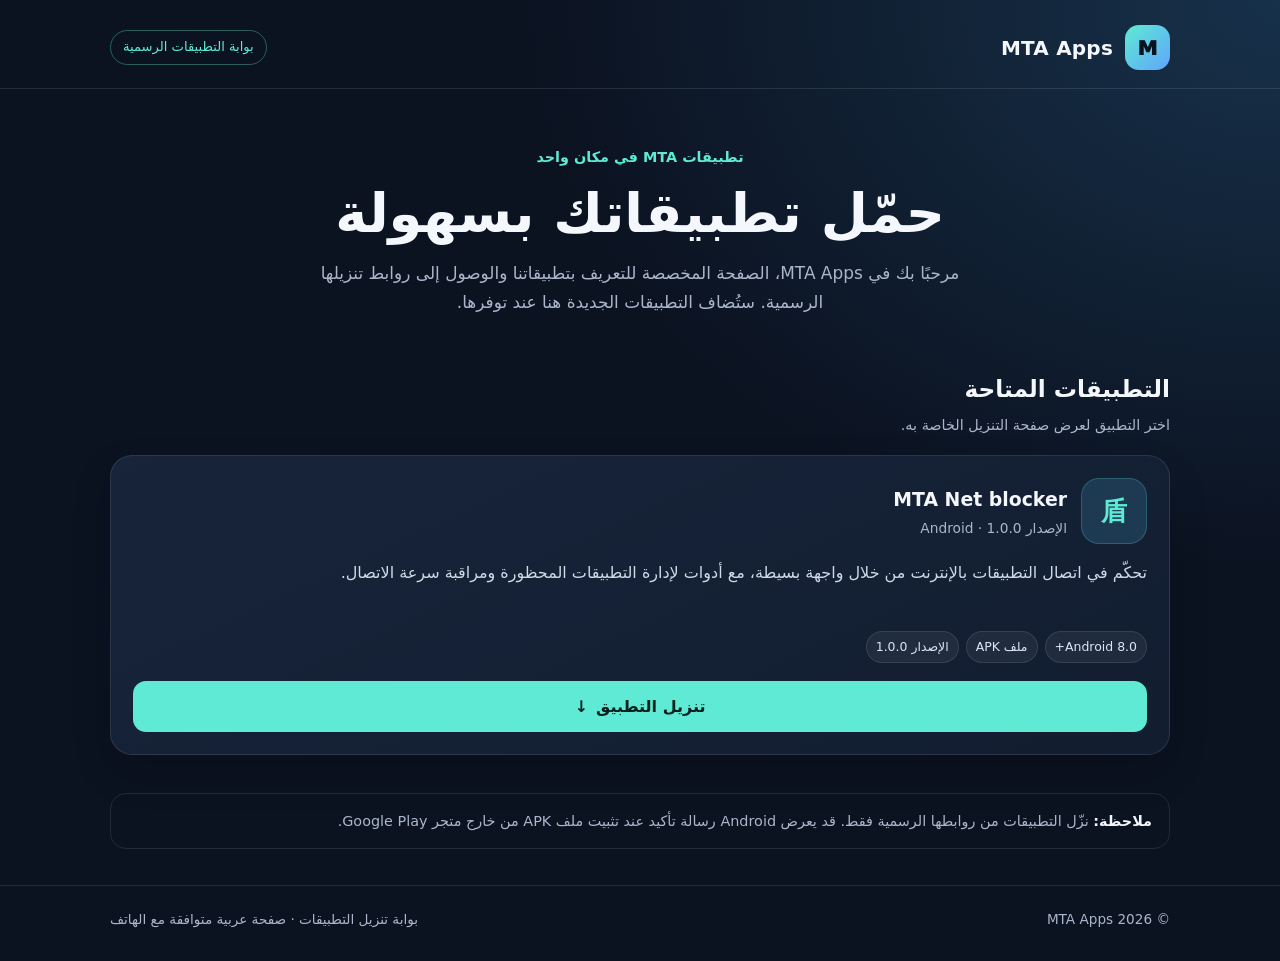
==== index.html @ 01cfc72a "Add files via upload" ====
<!doctype html>
<html lang="ar" dir="rtl">
<head>
  <meta charset="utf-8">
  <meta name="viewport" content="width=device-width, initial-scale=1">
  <meta name="theme-color" content="#101827">
  <meta name="description" content="MTA Apps — الصفحة الرسمية لتحميل تطبيقات MTA.">
  <title>MTA Apps | تطبيقات MTA الرسمية</title>
  <style>
    :root{color-scheme:dark;--bg:#0b1220;--panel:#121d30;--panel2:#17243a;--text:#f4f7fb;--muted:#aab7cb;--accent:#5eead4;--line:rgba(255,255,255,.1)}
    *{box-sizing:border-box}
    body{margin:0;background:radial-gradient(ellipse at top right,#17314a 0,transparent 42%),var(--bg);color:var(--text);font-family:system-ui,-apple-system,"Segoe UI",Tahoma,Arial,sans-serif;line-height:1.7}
    a{color:inherit}
    .wrap{width:min(1060px,calc(100% - 32px));margin:auto}
    header{padding:25px 0 18px;border-bottom:1px solid var(--line)}
    .top{display:flex;align-items:center;justify-content:space-between;gap:16px}
    .brand{display:flex;align-items:center;gap:12px;font-weight:850;font-size:1.25rem;letter-spacing:.2px}
    .logo{width:45px;height:45px;border-radius:14px;background:linear-gradient(135deg,#5eead4,#60a5fa);display:grid;place-items:center;color:#07131e;font-weight:950;font-size:1.25rem}
    .pill{border:1px solid rgba(94,234,212,.35);color:var(--accent);padding:5px 12px;border-radius:999px;font-size:.82rem;white-space:nowrap}
    .hero{padding:56px 0 35px;text-align:center}
    .eyebrow{color:var(--accent);font-weight:750;font-size:.9rem}
    h1{font-size:clamp(2rem,6vw,3.4rem);line-height:1.2;margin:12px 0}
    .hero p{max-width:650px;margin:0 auto;color:var(--muted);font-size:1.06rem}
    .section-head{display:flex;justify-content:space-between;align-items:end;gap:16px;margin:18px 0}
    h2{margin:0;font-size:1.45rem}
    .section-head p{margin:4px 0 0;color:var(--muted);font-size:.9rem}
    .grid{display:grid;grid-template-columns:repeat(auto-fit,minmax(min(100%,290px),1fr));gap:18px;margin-bottom:38px}
    .card{background:linear-gradient(155deg,var(--panel2),var(--panel));border:1px solid var(--line);border-radius:22px;padding:22px;box-shadow:0 18px 40px rgba(0,0,0,.14)}
    .app-head{display:flex;align-items:center;gap:14px;margin-bottom:15px}
    .app-icon{width:66px;height:66px;border-radius:18px;display:grid;place-items:center;background:#1e3a52;color:var(--accent);font-size:1.6rem;font-weight:900;border:1px solid rgba(94,234,212,.22);flex-shrink:0}
    .app-title{font-size:1.18rem;font-weight:850;margin:0}
    .meta{color:var(--muted);font-size:.86rem;margin-top:2px}
    .desc{color:#d0d9e7;margin:12px 0 18px;min-height:54px}
    .tags{display:flex;flex-wrap:wrap;gap:7px;margin-bottom:18px}
    .tag{font-size:.78rem;padding:4px 9px;background:rgba(255,255,255,.06);border:1px solid var(--line);border-radius:999px;color:#dbe6f5}
    .btn{display:flex;align-items:center;justify-content:center;gap:8px;width:100%;padding:12px 16px;border-radius:13px;text-decoration:none;background:var(--accent);color:#06201f;font-weight:850;transition:transform .15s,filter .15s}
    .btn:hover{transform:translateY(-1px);filter:brightness(1.05)}
    .note{border:1px solid var(--line);border-radius:16px;padding:15px 17px;color:var(--muted);font-size:.9rem;margin-bottom:36px}
    .note strong{color:var(--text)}
    footer{border-top:1px solid var(--line);padding:22px 0 30px;color:var(--muted);font-size:.85rem}
    .foot{display:flex;justify-content:space-between;gap:12px;flex-wrap:wrap}
    @media(max-width:520px){.hero{padding-top:42px}.top{align-items:flex-start}.pill{font-size:.75rem}.section-head{align-items:flex-start;flex-direction:column}.desc{min-height:0}}
  </style>
</head>
<body>
  <header>
    <div class="wrap top">
      <div class="brand"><div class="logo" aria-hidden="true">M</div><span>MTA Apps</span></div>
      <span class="pill">بوابة التطبيقات الرسمية</span>
    </div>
  </header>

  <main class="wrap">
    <section class="hero">
      <div class="eyebrow">تطبيقات MTA في مكان واحد</div>
      <h1>حمّل تطبيقاتك بسهولة</h1>
      <p>مرحبًا بك في MTA Apps، الصفحة المخصصة للتعريف بتطبيقاتنا والوصول إلى روابط تنزيلها الرسمية. ستُضاف التطبيقات الجديدة هنا عند توفرها.</p>
    </section>

    <section aria-labelledby="apps-heading">
      <div class="section-head">
        <div>
          <h2 id="apps-heading">التطبيقات المتاحة</h2>
          <p>اختر التطبيق لعرض صفحة التنزيل الخاصة به.</p>
        </div>
      </div>

      <div class="grid">
        <article class="card">
          <div class="app-head">
            <div class="app-icon" aria-hidden="true">盾</div>
            <div>
              <h3 class="app-title">MTA Net blocker</h3>
              <div class="meta">الإصدار 1.0.0 · Android</div>
            </div>
          </div>
          <p class="desc">تحكّم في اتصال التطبيقات بالإنترنت من خلال واجهة بسيطة، مع أدوات لإدارة التطبيقات المحظورة ومراقبة سرعة الاتصال.</p>
          <div class="tags">
            <span class="tag">Android 8.0+</span>
            <span class="tag">ملف APK</span>
            <span class="tag">الإصدار 1.0.0</span>
          </div>
          <a class="btn" href="https://github.com/7399795590/MTA-NetBlocker/releases/download/v1.0.0/MTA-Net-blocker-release.apk" target="_blank" rel="noopener noreferrer" aria-label="تنزيل MTA Net blocker لنظام Android">تنزيل التطبيق <span aria-hidden="true">↓</span></a>
        </article>
      </div>
    </section>

    <aside class="note">
      <strong>ملاحظة:</strong> نزّل التطبيقات من روابطها الرسمية فقط. قد يعرض Android رسالة تأكيد عند تثبيت ملف APK من خارج متجر Google Play.
    </aside>
  </main>

  <footer>
    <div class="wrap foot">
      <span>© <span id="year">2026</span> MTA Apps</span>
      <span>بوابة تنزيل التطبيقات · صفحة عربية متوافقة مع الهاتف</span>
    </div>
  </footer>
</body>
</html>
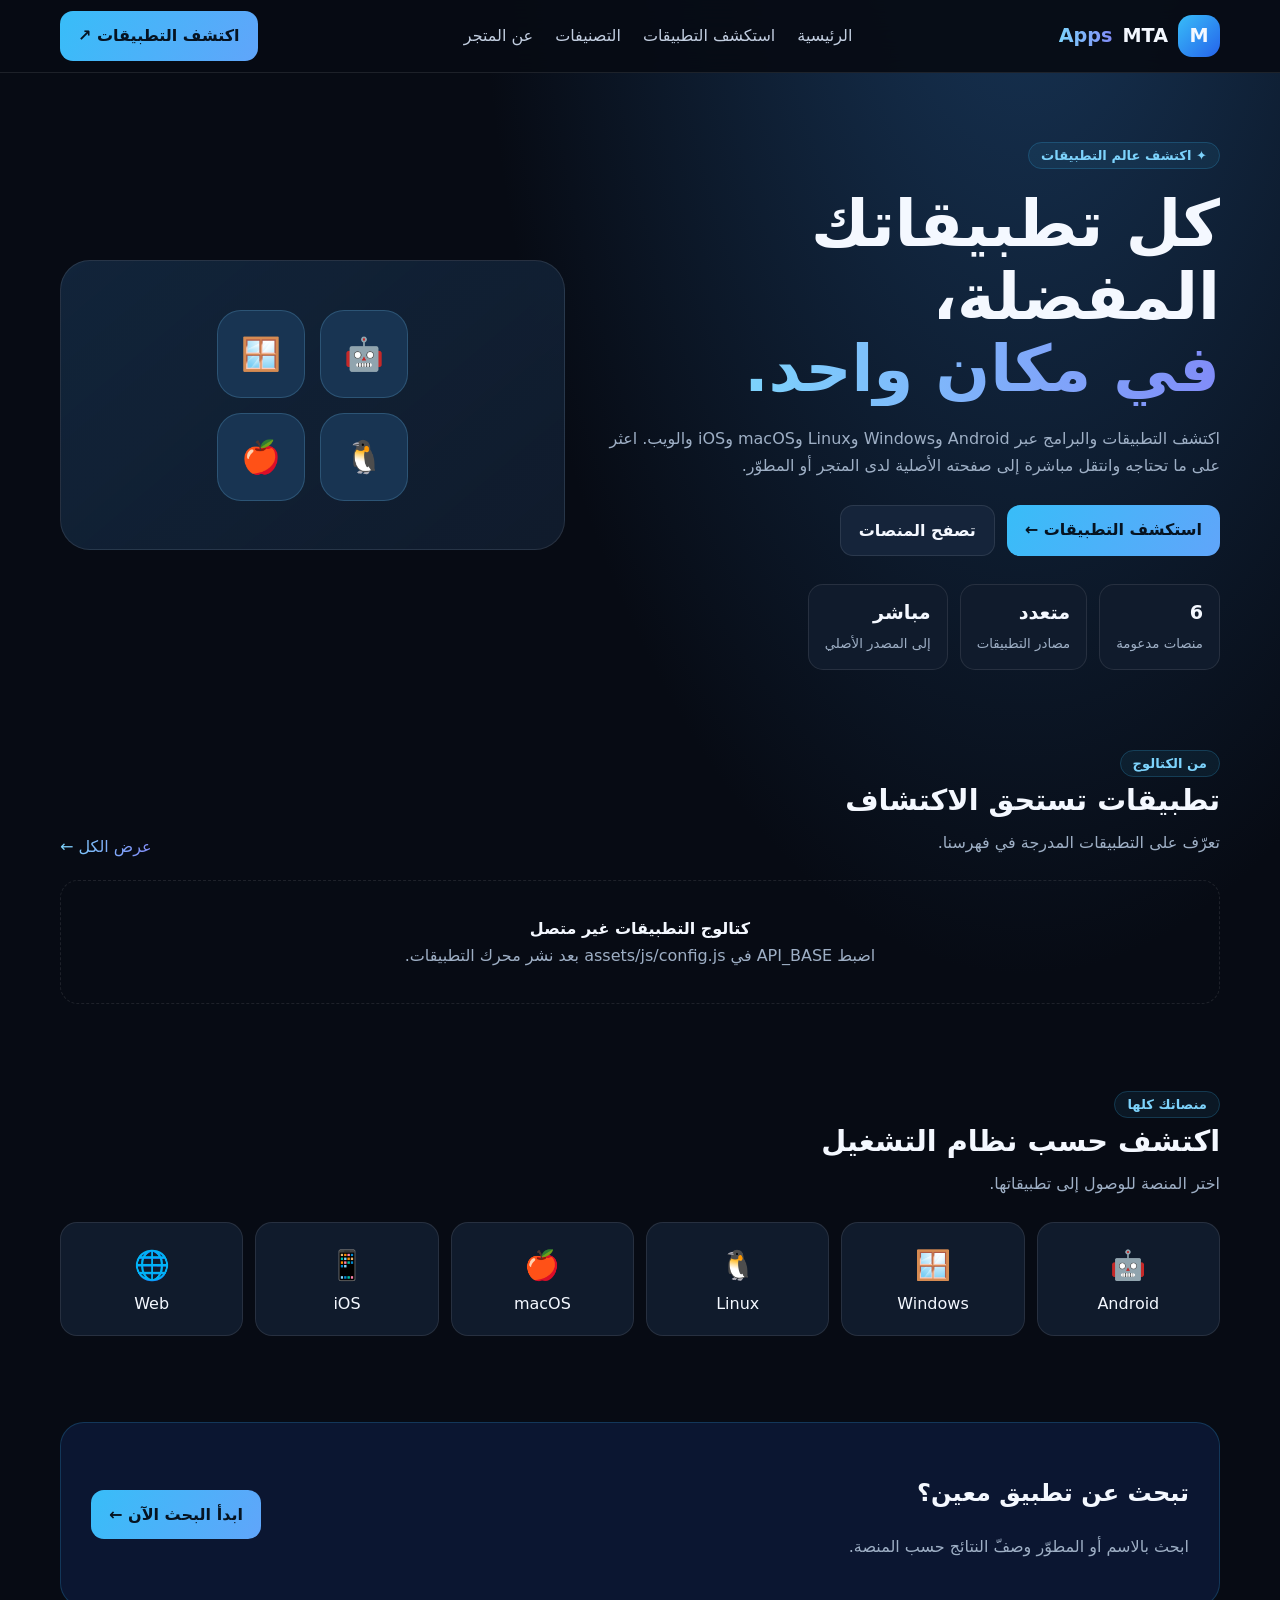
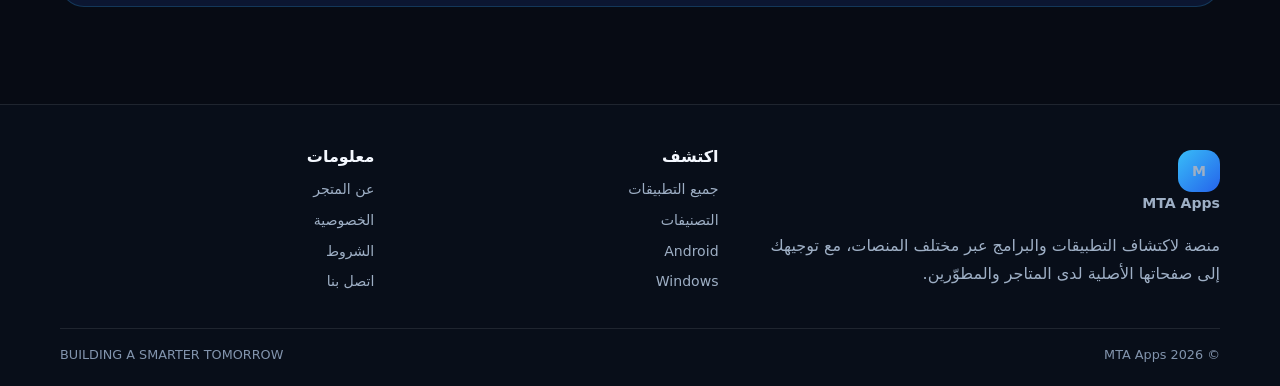
==== commit 3e519769: "Redesign MTA Apps homepage as a professional multi-platform store" ====
--- a/index.html
+++ b/index.html
@@ -1,100 +1 @@
-<!doctype html>
-<html lang="ar" dir="rtl">
-<head>
-  <meta charset="utf-8">
-  <meta name="viewport" content="width=device-width, initial-scale=1">
-  <meta name="theme-color" content="#101827">
-  <meta name="description" content="MTA Apps — الصفحة الرسمية لتحميل تطبيقات MTA.">
-  <title>MTA Apps | تطبيقات MTA الرسمية</title>
-  <style>
-    :root{color-scheme:dark;--bg:#0b1220;--panel:#121d30;--panel2:#17243a;--text:#f4f7fb;--muted:#aab7cb;--accent:#5eead4;--line:rgba(255,255,255,.1)}
-    *{box-sizing:border-box}
-    body{margin:0;background:radial-gradient(ellipse at top right,#17314a 0,transparent 42%),var(--bg);color:var(--text);font-family:system-ui,-apple-system,"Segoe UI",Tahoma,Arial,sans-serif;line-height:1.7}
-    a{color:inherit}
-    .wrap{width:min(1060px,calc(100% - 32px));margin:auto}
-    header{padding:25px 0 18px;border-bottom:1px solid var(--line)}
-    .top{display:flex;align-items:center;justify-content:space-between;gap:16px}
-    .brand{display:flex;align-items:center;gap:12px;font-weight:850;font-size:1.25rem;letter-spacing:.2px}
-    .logo{width:45px;height:45px;border-radius:14px;background:linear-gradient(135deg,#5eead4,#60a5fa);display:grid;place-items:center;color:#07131e;font-weight:950;font-size:1.25rem}
-    .pill{border:1px solid rgba(94,234,212,.35);color:var(--accent);padding:5px 12px;border-radius:999px;font-size:.82rem;white-space:nowrap}
-    .hero{padding:56px 0 35px;text-align:center}
-    .eyebrow{color:var(--accent);font-weight:750;font-size:.9rem}
-    h1{font-size:clamp(2rem,6vw,3.4rem);line-height:1.2;margin:12px 0}
-    .hero p{max-width:650px;margin:0 auto;color:var(--muted);font-size:1.06rem}
-    .section-head{display:flex;justify-content:space-between;align-items:end;gap:16px;margin:18px 0}
-    h2{margin:0;font-size:1.45rem}
-    .section-head p{margin:4px 0 0;color:var(--muted);font-size:.9rem}
-    .grid{display:grid;grid-template-columns:repeat(auto-fit,minmax(min(100%,290px),1fr));gap:18px;margin-bottom:38px}
-    .card{background:linear-gradient(155deg,var(--panel2),var(--panel));border:1px solid var(--line);border-radius:22px;padding:22px;box-shadow:0 18px 40px rgba(0,0,0,.14)}
-    .app-head{display:flex;align-items:center;gap:14px;margin-bottom:15px}
-    .app-icon{width:66px;height:66px;border-radius:18px;display:grid;place-items:center;background:#1e3a52;color:var(--accent);font-size:1.6rem;font-weight:900;border:1px solid rgba(94,234,212,.22);flex-shrink:0}
-    .app-title{font-size:1.18rem;font-weight:850;margin:0}
-    .meta{color:var(--muted);font-size:.86rem;margin-top:2px}
-    .desc{color:#d0d9e7;margin:12px 0 18px;min-height:54px}
-    .tags{display:flex;flex-wrap:wrap;gap:7px;margin-bottom:18px}
-    .tag{font-size:.78rem;padding:4px 9px;background:rgba(255,255,255,.06);border:1px solid var(--line);border-radius:999px;color:#dbe6f5}
-    .btn{display:flex;align-items:center;justify-content:center;gap:8px;width:100%;padding:12px 16px;border-radius:13px;text-decoration:none;background:var(--accent);color:#06201f;font-weight:850;transition:transform .15s,filter .15s}
-    .btn:hover{transform:translateY(-1px);filter:brightness(1.05)}
-    .note{border:1px solid var(--line);border-radius:16px;padding:15px 17px;color:var(--muted);font-size:.9rem;margin-bottom:36px}
-    .note strong{color:var(--text)}
-    footer{border-top:1px solid var(--line);padding:22px 0 30px;color:var(--muted);font-size:.85rem}
-    .foot{display:flex;justify-content:space-between;gap:12px;flex-wrap:wrap}
-    @media(max-width:520px){.hero{padding-top:42px}.top{align-items:flex-start}.pill{font-size:.75rem}.section-head{align-items:flex-start;flex-direction:column}.desc{min-height:0}}
-  </style>
-</head>
-<body>
-  <header>
-    <div class="wrap top">
-      <div class="brand"><div class="logo" aria-hidden="true">M</div><span>MTA Apps</span></div>
-      <span class="pill">بوابة التطبيقات الرسمية</span>
-    </div>
-  </header>
-
-  <main class="wrap">
-    <section class="hero">
-      <div class="eyebrow">تطبيقات MTA في مكان واحد</div>
-      <h1>حمّل تطبيقاتك بسهولة</h1>
-      <p>مرحبًا بك في MTA Apps، الصفحة المخصصة للتعريف بتطبيقاتنا والوصول إلى روابط تنزيلها الرسمية. ستُضاف التطبيقات الجديدة هنا عند توفرها.</p>
-    </section>
-
-    <section aria-labelledby="apps-heading">
-      <div class="section-head">
-        <div>
-          <h2 id="apps-heading">التطبيقات المتاحة</h2>
-          <p>اختر التطبيق لعرض صفحة التنزيل الخاصة به.</p>
-        </div>
-      </div>
-
-      <div class="grid">
-        <article class="card">
-          <div class="app-head">
-            <div class="app-icon" aria-hidden="true">盾</div>
-            <div>
-              <h3 class="app-title">MTA Net blocker</h3>
-              <div class="meta">الإصدار 1.0.0 · Android</div>
-            </div>
-          </div>
-          <p class="desc">تحكّم في اتصال التطبيقات بالإنترنت من خلال واجهة بسيطة، مع أدوات لإدارة التطبيقات المحظورة ومراقبة سرعة الاتصال.</p>
-          <div class="tags">
-            <span class="tag">Android 8.0+</span>
-            <span class="tag">ملف APK</span>
-            <span class="tag">الإصدار 1.0.0</span>
-          </div>
-          <a class="btn" href="https://github.com/7399795590/MTA-NetBlocker/releases/download/v1.0.0/MTA-Net-blocker-release.apk" target="_blank" rel="noopener noreferrer" aria-label="تنزيل MTA Net blocker لنظام Android">تنزيل التطبيق <span aria-hidden="true">↓</span></a>
-        </article>
-      </div>
-    </section>
-
-    <aside class="note">
-      <strong>ملاحظة:</strong> نزّل التطبيقات من روابطها الرسمية فقط. قد يعرض Android رسالة تأكيد عند تثبيت ملف APK من خارج متجر Google Play.
-    </aside>
-  </main>
-
-  <footer>
-    <div class="wrap foot">
-      <span>© <span id="year">2026</span> MTA Apps</span>
-      <span>بوابة تنزيل التطبيقات · صفحة عربية متوافقة مع الهاتف</span>
-    </div>
-  </footer>
-</body>
-</html>
+<!doctype html><html lang="ar" dir="rtl"><head><meta charset="utf-8"><meta name="viewport" content="width=device-width,initial-scale=1"><meta name="theme-color" content="#070b14"><meta name="description" content="MTA Apps — اكتشف التطبيقات والبرامج عبر جميع المنصات وانتقل إلى مصادرها الرسمية."><title>الرئيسية | MTA Apps</title><link rel="preconnect" href="https://fonts.googleapis.com"><link href="https://fonts.googleapis.com/css2?family=Plus+Jakarta+Sans:wght@400;500;600;700;800&display=swap" rel="stylesheet"><link rel="stylesheet" href="assets/css/style.css"></head><body><header class="header"><div class="wrap nav"><a class="brand" href="index.html"><span class="mark">M</span>MTA <span class="grad">Apps</span></a><nav class="links"><a href="index.html">الرئيسية</a><a href="explore.html">استكشف التطبيقات</a><a href="categories.html">التصنيفات</a><a href="about.html">عن المتجر</a></nav><a class="btn" href="explore.html">اكتشف التطبيقات ↗</a><button class="menu" aria-label="القائمة">☰</button></div></header><main><section class="hero"><div class="wrap heroGrid"><div><span class="eyebrow">✦ اكتشف عالم التطبيقات</span><h1>كل تطبيقاتك المفضلة،<br><span class="grad">في مكان واحد.</span></h1><p class="muted">اكتشف التطبيقات والبرامج عبر Android وWindows وLinux وmacOS وiOS والويب. اعثر على ما تحتاجه وانتقل مباشرة إلى صفحته الأصلية لدى المتجر أو المطوّر.</p><div class="actions"><a class="btn" href="explore.html">استكشف التطبيقات ←</a><a class="btn alt" href="categories.html">تصفح المنصات</a></div><div class="stats"><div class="stat"><b>6</b><small>منصات مدعومة</small></div><div class="stat"><b>متعدد</b><small>مصادر التطبيقات</small></div><div class="stat"><b>مباشر</b><small>إلى المصدر الأصلي</small></div></div></div><div class="heroArt"><div class="tiles"><span>🤖</span><span>🪟</span><span>🐧</span><span>🍎</span></div></div></div></section><section class="section"><div class="wrap"><div class="head"><div><span class="eyebrow">من الكتالوج</span><h2>تطبيقات تستحق الاكتشاف</h2><p>تعرّف على التطبيقات المدرجة في فهرسنا.</p></div><a class="grad" href="explore.html">عرض الكل ←</a></div><div class="grid" id="homeApps"><div class="empty">جارٍ تحميل التطبيقات…</div></div></div></section><section class="section"><div class="wrap"><div class="head"><div><span class="eyebrow">منصاتك كلها</span><h2>اكتشف حسب نظام التشغيل</h2><p>اختر المنصة للوصول إلى تطبيقاتها.</p></div></div><div class="platforms"><a class="platform" href="explore.html?platform=android"><i>🤖</i>Android</a><a class="platform" href="explore.html?platform=windows"><i>🪟</i>Windows</a><a class="platform" href="explore.html?platform=linux"><i>🐧</i>Linux</a><a class="platform" href="explore.html?platform=macos"><i>🍎</i>macOS</a><a class="platform" href="explore.html?platform=ios"><i>📱</i>iOS</a><a class="platform" href="explore.html?platform=web"><i>🌐</i>Web</a></div></div></section><section class="section"><div class="wrap promo"><div><h2>تبحث عن تطبيق معين؟</h2><p class="muted">ابحث بالاسم أو المطوّر وصفّ النتائج حسب المنصة.</p></div><a class="btn" href="explore.html">ابدأ البحث الآن ←</a></div></section></main><footer class="footer"><div class="wrap"><div class="footGrid"><div><a class="brand" href="index.html"><span class="mark">M</span>MTA Apps</a><p class="muted">منصة لاكتشاف التطبيقات والبرامج عبر مختلف المنصات، مع توجيهك إلى صفحاتها الأصلية لدى المتاجر والمطوّرين.</p></div><div><b>اكتشف</b><a href="explore.html">جميع التطبيقات</a><a href="categories.html">التصنيفات</a><a href="explore.html?platform=android">Android</a><a href="explore.html?platform=windows">Windows</a></div><div><b>معلومات</b><a href="about.html">عن المتجر</a><a href="privacy.html">الخصوصية</a><a href="terms.html">الشروط</a><a href="contact.html">اتصل بنا</a></div></div><div class="copyright"><span>© <span id="year">2026</span> MTA Apps</span><span>BUILDING A SMARTER TOMORROW</span></div></div></footer><script src="assets/js/config.js"></script><script src="assets/js/app.js"></script></body></html>
--- a/assets/css/style.css
+++ b/assets/css/style.css
@@ -0,0 +1 @@
+:root{color-scheme:dark;--bg:#070b14;--panel:#101b2c;--panel2:#15243a;--line:#ffffff18;--text:#f4f8ff;--muted:#9eafc5;--blue:#38bdf8}*{box-sizing:border-box}body{margin:0;background:radial-gradient(ellipse at 80% -10%,#18375a,transparent 38%),var(--bg);color:var(--text);font:16px/1.7 system-ui,Tahoma,sans-serif}a{color:inherit;text-decoration:none}.wrap{width:min(1160px,calc(100% - 32px));margin:auto}.header{position:sticky;top:0;z-index:5;background:#070b14ed;backdrop-filter:blur(16px);border-bottom:1px solid var(--line)}.nav{height:72px;display:flex;align-items:center;gap:24px}.brand{font-size:1.2rem;font-weight:900;display:flex;align-items:center;gap:10px}.mark{width:42px;height:42px;border-radius:14px;display:grid;place-items:center;background:linear-gradient(135deg,#38bdf8,#2563eb)}.links{display:flex;gap:22px;margin:auto;color:#c2cee0}.links a:hover{color:var(--blue)}.btn{display:inline-flex;justify-content:center;padding:11px 18px;border-radius:13px;background:linear-gradient(120deg,#38bdf8,#60a5fa);color:#061321;font-weight:850}.menu{display:none}.hero{padding:68px 0 45px}.heroGrid{display:grid;grid-template-columns:1.1fr .9fr;gap:38px;align-items:center}.eyebrow{color:#7dd3fc;background:#38bdf812;border:1px solid #38bdf833;border-radius:99px;padding:5px 12px;font-size:.82rem;font-weight:800}.hero h1{font-size:clamp(2.5rem,5vw,4.4rem);line-height:1.13;margin:20px 0}.grad{background:linear-gradient(90deg,#7dd3fc,#818cf8);color:transparent;background-clip:text}.muted{color:var(--muted)}.heroArt{min-height:290px;border:1px solid var(--line);border-radius:30px;background:linear-gradient(140deg,#1b3b5c88,#101b2c);display:grid;place-items:center}.tiles{display:grid;grid-template-columns:repeat(2,88px);gap:15px}.tiles span{height:88px;border-radius:24px;background:#183452;border:1px solid #7dd3fc33;display:grid;place-items:center;font-size:2rem}.actions{display:flex;gap:12px;flex-wrap:wrap;margin-top:25px}.btn.alt{background:var(--panel2);border:1px solid var(--line);color:var(--text)}.stats{display:flex;gap:12px;margin-top:28px}.stat{padding:12px 16px;background:var(--panel);border:1px solid var(--line);border-radius:15px}.stat b{display:block;font-size:1.2rem}.stat small{color:var(--muted)}.section{padding:34px 0 52px}.head{display:flex;justify-content:space-between;align-items:end;margin-bottom:20px}.head h2{font-size:1.8rem;margin:0}.head p{color:var(--muted);margin:4px 0}.grid{display:grid;grid-template-columns:repeat(4,minmax(0,1fr));gap:15px}.card{padding:17px;border:1px solid var(--line);border-radius:20px;background:linear-gradient(150deg,var(--panel2),var(--panel));display:flex;flex-direction:column;min-width:0}.card:hover{border-color:#38bdf866;transform:translateY(-3px)}.appTop{display:flex;gap:12px;align-items:center}.appIcon{width:58px;height:58px;flex:0 0 58px;border-radius:17px;object-fit:cover;background:#1c3d60}.fallback{display:grid;place-items:center;color:#dff6ff;font-weight:900}.appName{font-weight:850;line-height:1.3}.dev{font-size:.78rem;color:var(--muted)}.summary{font-size:.85rem;color:#bdcadd;min-height:44px;margin:13px 0}.tags{display:flex;gap:6px;flex-wrap:wrap;margin-top:auto;margin-bottom:13px}.tag{font-size:.72rem;padding:3px 9px;border:1px solid var(--line);background:#ffffff0a;border-radius:99px;color:#cbd8e8}.download{display:block;text-align:center;padding:9px;border-radius:11px;background:#38bdf818;border:1px solid #38bdf844;color:#7dd3fc;font-weight:850}.platforms{display:grid;grid-template-columns:repeat(6,1fr);gap:12px}.platform{padding:18px 10px;text-align:center;border:1px solid var(--line);background:var(--panel);border-radius:17px}.platform i{font-style:normal;font-size:1.8rem;display:block}.pageHero{padding:48px 0 25px}.pageHero h1{font-size:clamp(2rem,4vw,3rem);margin:12px 0 5px}.pageHero p{color:var(--muted);max-width:750px;margin:0}.toolbar{display:grid;grid-template-columns:1fr 190px 190px;gap:10px;margin:20px 0}.field{width:100%;padding:13px 14px;border:1px solid var(--line);border-radius:12px;background:var(--panel);color:var(--text)}.count{color:var(--muted);font-size:.88rem;margin-bottom:12px}.empty{grid-column:1/-1;text-align:center;padding:34px;border:1px dashed var(--line);border-radius:18px;color:var(--muted)}.empty b{display:block;color:var(--text)}.detail{display:grid;grid-template-columns:260px 1fr;gap:20px}.panel,.content{padding:24px;background:var(--panel);border:1px solid var(--line);border-radius:20px}.detailIcon{width:105px;height:105px;border-radius:25px;object-fit:cover;background:#1c3d60}.notice{margin-top:20px;padding:14px;border-radius:14px;border:1px solid #10b98144;background:#10b9810d;color:#b7e8d7}.content{margin:10px 0 40px}.content h2{margin-top:24px}.content p{color:#bdcadd}.promo{display:flex;align-items:center;justify-content:space-between;gap:20px;padding:30px;border-radius:24px;background:#2563eb22;border:1px solid #38bdf833}.footer{margin-top:45px;padding:38px 0 20px;background:#080e19;border-top:1px solid var(--line)}.footGrid{display:grid;grid-template-columns:1.5fr 1fr 1fr;gap:30px}.footGrid a{display:block;color:var(--muted);font-size:.88rem;margin:7px 0}.copyright{border-top:1px solid var(--line);margin-top:25px;padding-top:15px;color:#8294ad;font-size:.8rem;display:flex;justify-content:space-between;flex-wrap:wrap}@media(max-width:900px){.grid{grid-template-columns:repeat(3,1fr)}.platforms{grid-template-columns:repeat(3,1fr)}}@media(max-width:700px){.nav{height:66px}.menu{display:block}.links{display:none;position:absolute;top:66px;inset-inline:0;background:#0b1423;padding:18px 25px;flex-direction:column}.links.open{display:flex}.nav>.btn{display:none}.hero{padding:42px 0 28px}.heroGrid{grid-template-columns:1fr}.heroArt{min-height:210px}.grid{grid-template-columns:repeat(2,1fr)}.toolbar{grid-template-columns:1fr 1fr}.toolbar input{grid-column:1/-1}.detail{grid-template-columns:1fr}.footGrid{grid-template-columns:1fr 1fr}.footGrid>div:first-child{grid-column:1/-1}.promo{align-items:flex-start;flex-direction:column}}@media(max-width:430px){.grid{grid-template-columns:1fr}.platforms{grid-template-columns:repeat(2,1fr)}.toolbar{grid-template-columns:1fr}.toolbar input{grid-column:auto}.stats{gap:6px}.stat{padding:9px}.stat b{font-size:1rem}}
